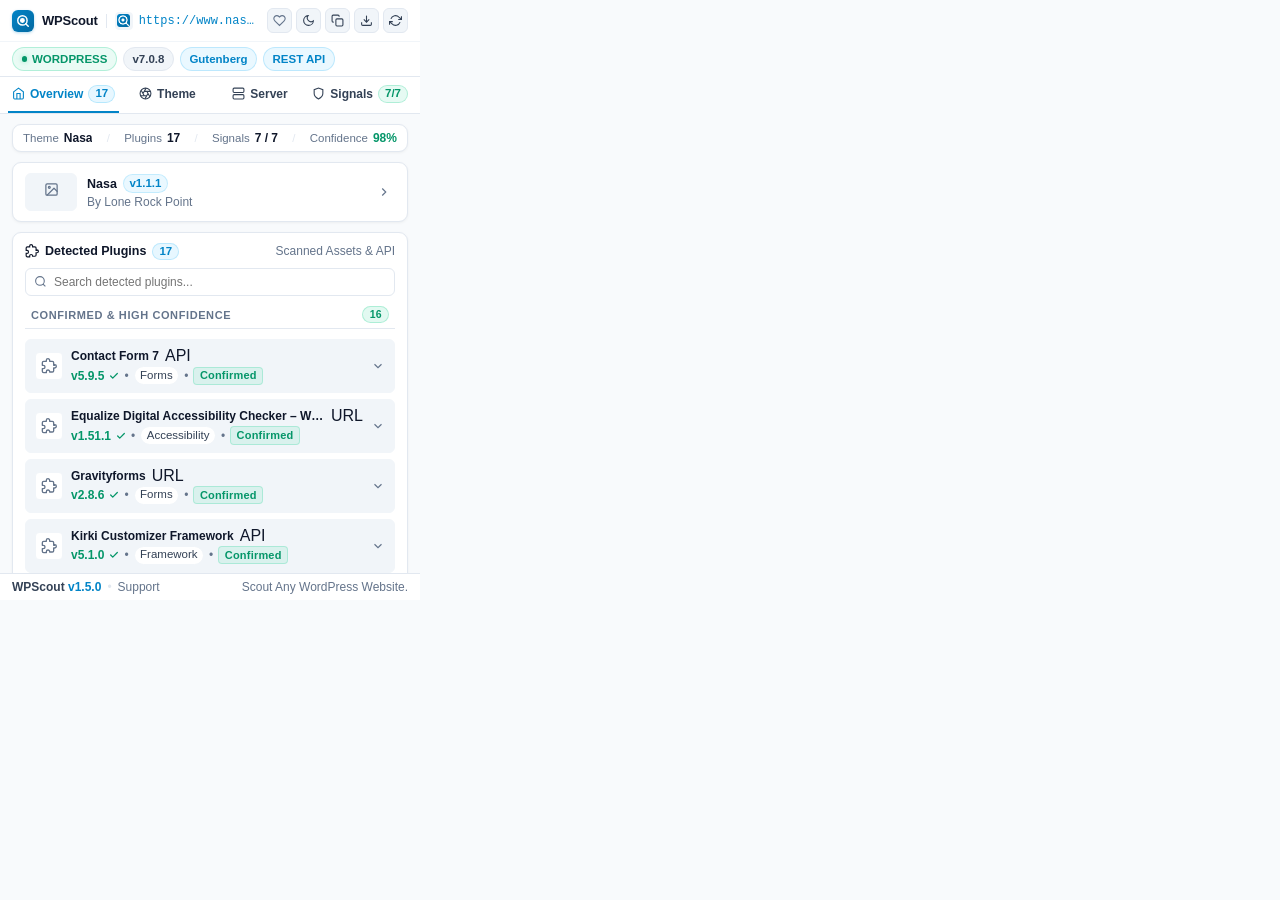
==== v1.4/popup/popup.html @ f8de9617 "backup: save stable v1.5.0 state before background prefetch & badge feature" ====
<!DOCTYPE html>
<html lang="en">
<head>
  <meta charset="UTF-8">
  <meta name="viewport" content="width=device-width, initial-scale=1.0">
  <title>WPScout - Scout Any WordPress Website</title>
  <link rel="stylesheet" href="popup.css">
</head>
<body class="theme-dark">
  <div class="app-container">

    <!-- Consolidated 44px Command Header -->
    <header class="app-header">
      <div class="header-main-bar">
        <div class="header-identity">
          <div class="brand-badge" title="WPScout v1.5.0">
            <svg width="14" height="14" viewBox="0 0 24 24" fill="none" stroke="currentColor" stroke-width="2.5" stroke-linecap="round" stroke-linejoin="round">
              <circle cx="11" cy="11" r="8"></circle>
              <line x1="21" y1="21" x2="16.65" y2="16.65"></line>
              <circle cx="11" cy="11" r="3" fill="currentColor"></circle>
            </svg>
          </div>
          <span class="brand-name">WPScout</span>
          <span class="header-divider"></span>
          <div class="site-identity" id="site-identity-wrap">
            <div class="site-favicon-wrap" id="site-favicon-wrap">
              <img id="site-favicon" class="site-favicon" src="data:image/svg+xml,%3Csvg xmlns='http://www.w3.org/2000/svg'/%3E" alt="Favicon" width="14" height="14">
            </div>
            <div class="site-text">
              <h1 class="site-title hidden" id="site-title">Detecting site...</h1>
              <a href="#" class="site-url mono" id="site-url" target="_blank" rel="noopener noreferrer">Inspecting...</a>
            </div>
          </div>
        </div>

        <div class="header-actions">
          <a href="https://wise.com/pay/r/dY07p1CL5kn91qw" target="_blank" rel="noopener noreferrer" class="icon-btn support-btn" title="Support WPScout" aria-label="Support">
            <svg width="13" height="13" viewBox="0 0 24 24" fill="none" stroke="currentColor" stroke-width="2"><path d="M20.84 4.61a5.5 5.5 0 0 0-7.78 0L12 5.67l-1.06-1.06a5.5 5.5 0 0 0-7.78 7.78l1.06 1.06L12 21.23l7.78-7.78 1.06-1.06a5.5 5.5 0 0 0 0-7.78z"></path></svg>
          </a>
          <button id="theme-toggle-btn" class="icon-btn" title="Toggle Light/Dark Theme" aria-label="Toggle Theme">
            <svg class="sun-icon" width="13" height="13" viewBox="0 0 24 24" fill="none" stroke="currentColor" stroke-width="2"><circle cx="12" cy="12" r="5"></circle><line x1="12" y1="1" x2="12" y2="3"></line><line x1="12" y1="21" x2="12" y2="23"></line><line x1="4.22" y1="4.22" x2="5.64" y2="5.64"></line><line x1="18.36" y1="18.36" x2="19.78" y2="19.78"></line><line x1="1" y1="12" x2="3" y2="12"></line><line x1="21" y1="12" x2="23" y2="12"></line><line x1="4.22" y1="19.78" x2="5.64" y2="18.36"></line><line x1="18.36" y1="5.64" x2="19.78" y2="4.22"></line></svg>
            <svg class="moon-icon" width="13" height="13" viewBox="0 0 24 24" fill="none" stroke="currentColor" stroke-width="2"><path d="M21 12.79A9 9 0 1 1 11.21 3 7 7 0 0 0 21 12.79z"></path></svg>
          </button>
          <button id="copy-btn" class="icon-btn" title="Copy Stack Report" aria-label="Copy Report">
            <svg width="13" height="13" viewBox="0 0 24 24" fill="none" stroke="currentColor" stroke-width="2"><rect x="9" y="9" width="13" height="13" rx="2" ry="2"></rect><path d="M5 15H4a2 2 0 0 1-2-2V4a2 2 0 0 1 2-2h9a2 2 0 0 1 2 2v1"></path></svg>
          </button>
          <button id="export-btn" class="icon-btn" title="Download Report" aria-label="Export Report">
            <svg width="13" height="13" viewBox="0 0 24 24" fill="none" stroke="currentColor" stroke-width="2"><path d="M21 15v4a2 2 0 0 1-2 2H5a2 2 0 0 1-2-2v-4"></path><polyline points="7 10 12 15 17 10"></polyline><line x1="12" y1="15" x2="12" y2="3"></line></svg>
          </button>
          <button id="refresh-btn" class="icon-btn" title="Refresh Diagnostics" aria-label="Refresh">
            <svg width="13" height="13" viewBox="0 0 24 24" fill="none" stroke="currentColor" stroke-width="2"><polyline points="23 4 23 10 17 10"></polyline><polyline points="1 20 1 14 7 14"></polyline><path d="M3.51 9a9 9 0 0 1 14.85-3.36L23 10M1 14l4.64 4.36A9 9 0 0 0 20.49 15"></path></svg>
          </button>
        </div>
      </div>

      <!-- High-Density Quick Status Bar (28px) -->
      <div class="sub-status-bar" id="sub-status-bar">
        <span class="status-pill pill-neutral" id="pill-wp-status">
          <span class="status-dot"></span>
          <span id="pill-wp-text">ANALYZING...</span>
        </span>
        <span class="status-pill pill-neutral hidden" id="pill-core-version">v...</span>
        <span class="status-pill pill-accent hidden" id="pill-gutenberg">Gutenberg</span>
        <span class="status-pill pill-accent hidden" id="pill-rest-api">REST API</span>
        <span class="status-pill pill-purple hidden" id="pill-ecommerce">WooCommerce</span>
      </div>
    </header>

    <!-- Tab Navigation Bar -->
    <nav class="nav-tabs hidden" role="tablist">
      <button class="nav-tab active" data-tab="overview" role="tab" aria-selected="true">
        <svg width="13" height="13" viewBox="0 0 24 24" fill="none" stroke="currentColor" stroke-width="2"><path d="M3 9l9-7 9 7v11a2 2 0 0 1-2 2H5a2 2 0 0 1-2-2z"></path><polyline points="9 22 9 12 15 12 15 22"></polyline></svg>
        <span>Overview</span>
        <span class="tab-badge" id="tab-plugins-count">0</span>
      </button>
      <button class="nav-tab" data-tab="theme" role="tab" aria-selected="false">
        <svg width="13" height="13" viewBox="0 0 24 24" fill="none" stroke="currentColor" stroke-width="2"><circle cx="12" cy="12" r="10"></circle><path d="M14.31 8l5.74 9.94M9.69 8h11.48M7.38 12l5.74-9.94M9.69 16L3.95 6.06M14.31 16H2.83M16.62 12l-5.74 9.94"></path></svg>
        <span>Theme</span>
      </button>
      <button class="nav-tab" data-tab="hosting" role="tab" aria-selected="false">
        <svg width="13" height="13" viewBox="0 0 24 24" fill="none" stroke="currentColor" stroke-width="2"><rect x="2" y="2" width="20" height="8" rx="2" ry="2"></rect><rect x="2" y="14" width="20" height="8" rx="2" ry="2"></rect><line x1="6" y1="6" x2="6.01" y2="6"></line><line x1="6" y1="18" x2="6.01" y2="18"></line></svg>
        <span>Server</span>
      </button>
      <button class="nav-tab" data-tab="signals" role="tab" aria-selected="false">
        <svg width="13" height="13" viewBox="0 0 24 24" fill="none" stroke="currentColor" stroke-width="2"><path d="M12 22s8-4 8-10V5l-8-3-8 3v7c0 6 8 10 8 10z"></path></svg>
        <span>Signals</span>
        <span class="tab-badge badge-green" id="tab-signals-score">0/7</span>
      </button>
    </nav>

    <!-- Main Content Container -->
    <main class="main-content">

      <!-- Loading State -->
      <div id="state-loading" class="state-container">
        <div class="loader-spinner"></div>
        <div class="loader-text">Analyzing WordPress Stack...</div>
        <div class="loader-sub">Probing DOM signatures, REST API namespaces &amp; HTTP cache headers</div>
      </div>

      <!-- Empty / Non-WordPress & Internal Browser Diagnostics State -->
      <div id="state-empty" class="state-container hidden">
        <div class="empty-card" id="empty-card">
          <!-- Dynamic Hero Icon -->
          <div class="empty-hero-icon-wrap theme-nonwp" id="empty-icon-wrap">
            <!-- Non-WP Lens Icon (Default) -->
            <svg id="empty-icon-nonwp" width="22" height="22" viewBox="0 0 24 24" fill="none" stroke="currentColor" stroke-width="2.2" stroke-linecap="round" stroke-linejoin="round" class="empty-brand-icon">
              <circle cx="11" cy="11" r="8"></circle>
              <line x1="21" y1="21" x2="16.65" y2="16.65"></line>
              <circle cx="11" cy="11" r="3" fill="currentColor"></circle>
            </svg>
            <!-- Internal Shield/Lock Icon -->
            <svg id="empty-icon-internal" width="22" height="22" viewBox="0 0 24 24" fill="none" stroke="currentColor" stroke-width="2" stroke-linecap="round" stroke-linejoin="round" class="empty-brand-icon hidden">
              <path d="M12 22s8-4 8-10V5l-8-3-8 3v7c0 6 8 10 8 10z"></path>
              <path d="M9 12l2 2 4-4"></path>
            </svg>
          </div>

          <div class="empty-header-block">
            <div class="empty-title-row">
              <h2 class="empty-title" id="empty-title">Non-WordPress Site</h2>
              <span class="status-pill pill-neutral" id="empty-pill">No Signatures</span>
            </div>
            <p class="empty-desc" id="empty-desc">No WordPress core files, REST API endpoints, or theme stylesheets were detected on this page.</p>
          </div>

          <!-- NON-WORDPRESS: Polished Diagnostic Checklist -->
          <div class="empty-checklist" id="empty-checklist">
            <div class="empty-check-row">
              <span class="chk-status-badge" aria-label="Not found">
                <svg width="9" height="9" viewBox="0 0 24 24" fill="none" stroke="currentColor" stroke-width="3"><line x1="18" y1="6" x2="6" y2="18"></line><line x1="6" y1="6" x2="18" y2="18"></line></svg>
              </span>
              <div class="chk-row-content">
                <span class="chk-title">Asset Paths</span>
                <span class="chk-detail">No <code class="syntax-token">/wp-content/</code> or <code class="syntax-token">/wp-includes/</code> loaded</span>
              </div>
            </div>
            <div class="empty-check-row">
              <span class="chk-status-badge" aria-label="Not found">
                <svg width="9" height="9" viewBox="0 0 24 24" fill="none" stroke="currentColor" stroke-width="3"><line x1="18" y1="6" x2="6" y2="18"></line><line x1="6" y1="6" x2="18" y2="18"></line></svg>
              </span>
              <div class="chk-row-content">
                <span class="chk-title">Generator Meta</span>
                <span class="chk-detail">No <code class="syntax-token">meta[name="generator"]</code> tag found</span>
              </div>
            </div>
            <div class="empty-check-row">
              <span class="chk-status-badge" aria-label="Not found">
                <svg width="9" height="9" viewBox="0 0 24 24" fill="none" stroke="currentColor" stroke-width="3"><line x1="18" y1="6" x2="6" y2="18"></line><line x1="6" y1="6" x2="18" y2="18"></line></svg>
              </span>
              <div class="chk-row-content">
                <span class="chk-title">REST API Namespace</span>
                <span class="chk-detail">No <code class="syntax-token">/wp-json/</code> endpoint discovered</span>
              </div>
            </div>
          </div>

          <!-- INTERNAL BROWSER PAGE: Helpful Security Notice & Test Sites -->
          <div class="empty-internal-notice hidden" id="empty-internal-notice">
            <div class="notice-callout">
              <div class="callout-icon">
                <svg width="13" height="13" viewBox="0 0 24 24" fill="none" stroke="currentColor" stroke-width="2"><circle cx="12" cy="12" r="10"></circle><line x1="12" y1="16" x2="12" y2="12"></line><line x1="12" y1="8" x2="12.01" y2="8"></line></svg>
              </div>
              <div class="callout-body">
                <span class="callout-title">Browser Security Boundary</span>
                <p class="callout-text">Chrome restricts extensions from injecting content scripts on internal browser pages (<code class="syntax-token">chrome://*</code>, <code class="syntax-token">about:*</code>, Web Store).</p>
              </div>
            </div>

            <div class="internal-suggestion-card">
              <span class="suggestion-label">Try scouting popular WordPress sites:</span>
              <div class="suggestion-pills">
                <button type="button" class="sample-site-pill" data-url="https://wordpress.org">wordpress.org</button>
                <button type="button" class="sample-site-pill" data-url="https://techcrunch.com">techcrunch.com</button>
                <button type="button" class="sample-site-pill" data-url="https://news.whitehouse.gov">whitehouse.gov</button>
              </div>
            </div>
          </div>

          <!-- Dynamic Action Buttons -->
          <div class="empty-actions" id="empty-actions-nonwp">
            <button class="btn-primary" id="btn-empty-rescan">
              <svg width="13" height="13" viewBox="0 0 24 24" fill="none" stroke="currentColor" stroke-width="2"><polyline points="23 4 23 10 17 10"></polyline><polyline points="1 20 1 14 7 14"></polyline><path d="M3.51 9a9 9 0 0 1 14.85-3.36L23 10M1 14l4.64 4.36A9 9 0 0 0 20.49 15"></path></svg>
              <span>Rescan Page</span>
            </button>
          </div>

          <div class="empty-actions hidden" id="empty-actions-internal">
            <button class="btn-primary" id="btn-open-sample">
              <svg width="13" height="13" viewBox="0 0 24 24" fill="none" stroke="currentColor" stroke-width="2"><path d="M18 13v6a2 2 0 0 1-2 2H5a2 2 0 0 1-2-2V8a2 2 0 0 1 2-2h6"></path><polyline points="15 3 21 3 21 9"></polyline><line x1="10" y1="14" x2="21" y2="3"></line></svg>
              <span>Open WordPress.org</span>
            </button>
          </div>
        </div>
      </div>

      <!-- TAB 1: OVERVIEW -->
      <section id="pane-overview" class="tab-pane hidden" role="tabpanel">

        <!-- Live Architecture Quick Ribbon (Replaces Bloated 4-Card Grid) -->
        <div class="stack-quick-strip">
          <div class="stack-stat-item" id="card-click-theme" title="View Theme Details">
            <span class="stat-prefix">Theme</span>
            <span class="stat-highlight" id="metric-theme-name">...</span>
          </div>
          <span class="stack-divider">/</span>
          <div class="stack-stat-item" id="card-click-plugins" title="View Plugins">
            <span class="stat-prefix">Plugins</span>
            <span class="stat-highlight" id="metric-plugins">0</span>
          </div>
          <span class="stack-divider">/</span>
          <div class="stack-stat-item" id="card-click-signals" title="View Verification Signals">
            <span class="stat-prefix">Signals</span>
            <span class="stat-highlight" id="metric-signals-count">0/7</span>
          </div>
          <span class="stack-divider">/</span>
          <div class="stack-stat-item" title="Diagnostic Confidence">
            <span class="stat-prefix">Confidence</span>
            <span class="stat-highlight text-green" id="metric-confidence">95%</span>
          </div>
        </div>

        <!-- Active Theme Summary Banner -->
        <div class="section-card theme-summary-card" id="btn-goto-theme" title="Click to view theme details">
          <div class="theme-summary-thumb">
            <img id="overview-theme-thumb" src="data:image/svg+xml,%3Csvg xmlns='http://www.w3.org/2000/svg'/%3E" alt="Theme Preview" class="theme-thumb-img hidden">
            <div id="overview-theme-placeholder" class="theme-thumb-placeholder theme-thumb-no-preview" title="No preview available">
              <svg width="15" height="15" viewBox="0 0 24 24" fill="none" stroke="currentColor" stroke-width="2" stroke-linecap="round" stroke-linejoin="round">
                <rect x="3" y="3" width="18" height="18" rx="2" ry="2"></rect>
                <circle cx="8.5" cy="8.5" r="1.5"></circle>
                <polyline points="21 15 16 10 5 21"></polyline>
              </svg>
            </div>
          </div>
          <div class="theme-summary-details">
            <div class="theme-title-row">
              <h3 class="theme-name" id="overview-theme-name">Detecting...</h3>
              <span class="pill-badge" id="overview-theme-version">v...</span>
            </div>
            <p class="theme-meta-sub" id="overview-theme-author">By ...</p>
          </div>
          <button class="btn-arrow" title="View Theme Details" aria-label="View Theme Details">
            <svg width="14" height="14" viewBox="0 0 24 24" fill="none" stroke="currentColor" stroke-width="2"><polyline points="9 18 15 12 9 6"></polyline></svg>
          </button>
        </div>

        <!-- Detected Plugins Section -->
        <div class="section-card plugins-overview-card" id="plugins-section">
          <div class="card-header-bar">
            <div class="card-header-title">
              <svg width="14" height="14" viewBox="0 0 24 24" fill="none" stroke="currentColor" stroke-width="2"><path d="M20.5 11H19V7a2 2 0 0 0-2-2h-4V3.5a2.5 2.5 0 0 0-5 0V5H4a2 2 0 0 0-2 2v4h1.5a2.5 2.5 0 0 1 0 5H2v4a2 2 0 0 0 2 2h4v-1.5a2.5 2.5 0 0 1 5 0V21h4a2 2 0 0 0 2-2v-4h1.5a2.5 2.5 0 0 0 0-5z"></path></svg>
              <span>Detected Plugins</span>
              <span class="count-pill" id="overview-plugins-count">0</span>
            </div>
            <span class="card-header-hint">Scanned Assets &amp; API</span>
          </div>

          <div class="plugins-toolbar">
            <div class="search-input-wrap">
              <svg class="search-icon" width="13" height="13" viewBox="0 0 24 24" fill="none" stroke="currentColor" stroke-width="2"><circle cx="11" cy="11" r="8"></circle><line x1="21" y1="21" x2="16.65" y2="16.65"></line></svg>
              <input type="text" id="plugin-search" class="search-input" placeholder="Search detected plugins...">
              <button id="search-clear-btn" class="search-clear-btn hidden" title="Clear search">&times;</button>
            </div>
          </div>

          <div class="plugins-list-container" id="plugins-list">
            <!-- Populated dynamically with real thumbnails & metadata -->
          </div>

          <div class="tab-note">
            <svg width="12" height="12" viewBox="0 0 24 24" fill="none" stroke="currentColor" stroke-width="2"><circle cx="12" cy="12" r="10"></circle><line x1="12" y1="16" x2="12" y2="12"></line><line x1="12" y1="8" x2="12.01" y2="8"></line></svg>
            <span>Detected via frontend scripts, stylesheets, and exposed REST API endpoints.</span>
          </div>
        </div>

      </section>

      <!-- TAB 2: THEME DETAILS -->
      <section id="pane-theme" class="tab-pane hidden" role="tabpanel">

        <div class="theme-hero-card">
          <div class="theme-hero-cover" id="theme-hero-cover">
            <img id="theme-full-screenshot" src="data:image/svg+xml,%3Csvg xmlns='http://www.w3.org/2000/svg'/%3E" alt="Theme Screenshot" class="theme-full-img hidden">
            <div id="theme-full-fallback" class="theme-full-fallback theme-no-preview">
              <div class="no-preview-content">
                <div class="no-preview-icon-wrap">
                  <svg width="24" height="24" viewBox="0 0 24 24" fill="none" stroke="currentColor" stroke-width="1.8" stroke-linecap="round" stroke-linejoin="round">
                    <circle cx="12" cy="12" r="10"></circle>
                    <path d="M14.31 8l5.74 9.94M9.69 8h11.48M7.38 12l5.74-9.94M9.69 16L3.95 6.06M14.31 16H2.83M16.62 12l-5.74 9.94"></path>
                  </svg>
                </div>
                <div class="no-preview-badge">Custom In-House Theme</div>
                <div class="no-preview-title" id="theme-fallback-name">Active Theme</div>
                <p class="no-preview-sub">No official WordPress.org directory preview registered</p>
              </div>
            </div>
          </div>

          <div class="theme-hero-body">
            <div class="theme-header-info">
              <h2 class="theme-big-title" id="theme-big-title">...</h2>
              <div class="theme-pills-row">
                <span class="status-pill pill-neutral" id="theme-pill-slug">Slug: ...</span>
                <span class="status-pill pill-accent" id="theme-pill-ver">v...</span>
                <span class="status-pill pill-accent hidden" id="theme-pill-child">Child Theme</span>
              </div>
            </div>

            <div class="data-table">
              <div class="data-row">
                <span class="data-label">Theme Name</span>
                <span class="data-val bold" id="theme-spec-name">...</span>
              </div>
              <div class="data-row">
                <span class="data-label">Theme Slug</span>
                <span class="data-val mono" id="theme-spec-slug">...</span>
              </div>
              <div class="data-row">
                <span class="data-label">Detected Version</span>
                <span class="data-val mono" id="theme-spec-version">Unknown</span>
              </div>
              <div class="data-row">
                <span class="data-label">Author</span>
                <span class="data-val" id="theme-spec-author">Unknown</span>
              </div>
              <div class="data-row">
                <span class="data-label">Style.css Status</span>
                <span class="data-val status-confirmed" id="theme-spec-style">
                  <svg width="12" height="12" viewBox="0 0 24 24" fill="none" stroke="currentColor" stroke-width="2.5"><polyline points="20 6 9 17 4 12"></polyline></svg>
                  Verified
                </span>
              </div>
            </div>

            <div class="theme-actions-row">
              <a href="#" id="theme-wp-link" class="btn-primary" target="_blank" rel="noopener noreferrer">
                <svg width="13" height="13" viewBox="0 0 24 24" fill="none" stroke="currentColor" stroke-width="2"><path d="M18 13v6a2 2 0 0 1-2 2H5a2 2 0 0 1-2-2V8a2 2 0 0 1 2-2h6"></path><polyline points="15 3 21 3 21 9"></polyline><line x1="10" y1="14" x2="21" y2="3"></line></svg>
                <span>WordPress.org Theme</span>
              </a>
              <button id="btn-copy-theme" class="btn-secondary">
                <svg width="13" height="13" viewBox="0 0 24 24" fill="none" stroke="currentColor" stroke-width="2"><rect x="9" y="9" width="13" height="13" rx="2" ry="2"></rect><path d="M5 15H4a2 2 0 0 1-2-2V4a2 2 0 0 1 2-2h9a2 2 0 0 1 2 2v1"></path></svg>
                <span>Copy Theme Info</span>
              </button>
            </div>
          </div>
        </div>

      </section>

      <!-- TAB 3: SERVER & HOSTING -->
      <section id="pane-hosting" class="tab-pane hidden" role="tabpanel">

        <div class="section-card">
          <div class="card-header-bar">
            <div class="card-header-title">
              <svg width="14" height="14" viewBox="0 0 24 24" fill="none" stroke="currentColor" stroke-width="2"><circle cx="12" cy="12" r="10"></circle><line x1="2" y1="12" x2="22" y2="12"></line><path d="M12 2a15.3 15.3 0 0 1 4 10 15.3 15.3 0 0 1-4 10 15.3 15.3 0 0 1-4-10 15.3 15.3 0 0 1 4-10z"></path></svg>
              <span>Server, Hosting &amp; Network</span>
            </div>
          </div>

          <div class="data-table">
            <div class="data-row">
              <span class="data-label">Hosting Platform</span>
              <span class="data-val bold" id="host-platform">Detecting...</span>
            </div>
            <div class="data-row">
              <span class="data-label">IP Address</span>
              <div class="data-val-group">
                <span class="data-val mono bold copyable" id="host-ip">...</span>
              </div>
            </div>
            <div class="data-row">
              <span class="data-label">Network / ISP</span>
              <span class="data-val" id="host-isp">Detecting...</span>
            </div>
            <div class="data-row">
              <span class="data-label">Server Location</span>
              <span class="data-val" id="host-location">...</span>
            </div>
            <div class="data-row">
              <span class="data-label">Web Server</span>
              <span class="data-val mono" id="host-server">...</span>
            </div>
            <div class="data-row">
              <span class="data-label">Ecommerce</span>
              <span class="data-val" id="host-ecommerce">None Detected</span>
            </div>
            <div class="data-row">
              <span class="data-label">Page Builder</span>
              <span class="data-val" id="host-builder">None Detected</span>
            </div>
            <div class="data-row">
              <span class="data-label">CDN / Edge</span>
              <span class="data-val" id="host-cdn">None Detected</span>
            </div>
            <div class="data-row">
              <span class="data-label">Live Caching</span>
              <span class="data-val" id="host-cache">
                <span class="status-pill pill-neutral" id="host-cache-badge">Unknown</span>
              </span>
            </div>
            <div class="data-row">
              <span class="data-label">PHP Version</span>
              <span class="data-val mono" id="host-php">Unknown</span>
            </div>
            <div class="data-row">
              <span class="data-label">SSL / HTTPS</span>
              <span class="data-val" id="host-https">
                <span class="status-pill pill-green">
                  <svg width="10" height="10" viewBox="0 0 24 24" fill="none" stroke="currentColor" stroke-width="2.5" stroke-linecap="round" stroke-linejoin="round" style="margin-right:2px"><rect x="3" y="11" width="18" height="11" rx="2" ry="2"></rect><path d="M7 11V7a5 5 0 0 1 10 0v4"></path></svg>
                  HTTPS
                </span>
              </span>
            </div>
            <div class="data-row">
              <span class="data-label">Nameservers (DNS)</span>
              <span class="data-val text-right" id="host-dns">...</span>
            </div>
          </div>
        </div>

      </section>

      <!-- TAB 4: DETECTION SIGNALS -->
      <section id="pane-signals" class="tab-pane hidden" role="tabpanel">

        <div class="signals-header-card">
          <div class="signals-score-circle">
            <span class="score-num" id="signals-score-circle">0</span>
            <span class="score-den">/7</span>
          </div>
          <div class="signals-score-info">
            <h3 class="signals-score-title">WordPress Verification Engine</h3>
            <p class="signals-score-desc">Evaluates 7 distinct structural signals to reliably confirm WordPress presence.</p>
          </div>
        </div>

        <div class="signals-list" id="signals-list">
          <!-- 1. wp-json API -->
          <div class="signal-item" id="sig-api">
            <div class="signal-icon-status">
              <span class="sig-badge sig-passed"><svg width="10" height="10" viewBox="0 0 24 24" fill="none" stroke="currentColor" stroke-width="3" stroke-linecap="round" stroke-linejoin="round"><polyline points="20 6 9 17 4 12"></polyline></svg></span>
            </div>
            <div class="signal-body">
              <div class="signal-title-row">
                <span class="signal-name">wp-json API detected</span>
                <span class="sig-tag sig-tag-api">REST API</span>
              </div>
              <div class="signal-evidence" id="sig-api-detail">Checking endpoint...</div>
            </div>
          </div>

          <!-- 2. wp-json in Link header -->
          <div class="signal-item" id="sig-link-header">
            <div class="signal-icon-status">
              <span class="sig-badge sig-passed"><svg width="10" height="10" viewBox="0 0 24 24" fill="none" stroke="currentColor" stroke-width="3" stroke-linecap="round" stroke-linejoin="round"><polyline points="20 6 9 17 4 12"></polyline></svg></span>
            </div>
            <div class="signal-body">
              <div class="signal-title-row">
                <span class="signal-name">wp-json in Link header</span>
                <span class="sig-tag sig-tag-header">HTTP Header</span>
              </div>
              <div class="signal-evidence" id="sig-link-header-detail">Checking Link response header...</div>
            </div>
          </div>

          <!-- 3. WordPress generator meta tag -->
          <div class="signal-item" id="sig-generator">
            <div class="signal-icon-status">
              <span class="sig-badge sig-passed"><svg width="10" height="10" viewBox="0 0 24 24" fill="none" stroke="currentColor" stroke-width="3" stroke-linecap="round" stroke-linejoin="round"><polyline points="20 6 9 17 4 12"></polyline></svg></span>
            </div>
            <div class="signal-body">
              <div class="signal-title-row">
                <span class="signal-name">WordPress generator meta tag</span>
                <span class="sig-tag sig-tag-dom">DOM Tag</span>
              </div>
              <div class="signal-evidence" id="sig-generator-detail">Checking meta[name="generator"]...</div>
            </div>
          </div>

          <!-- 4. /wp-content/ pattern -->
          <div class="signal-item" id="sig-wp-content">
            <div class="signal-icon-status">
              <span class="sig-badge sig-passed"><svg width="10" height="10" viewBox="0 0 24 24" fill="none" stroke="currentColor" stroke-width="3" stroke-linecap="round" stroke-linejoin="round"><polyline points="20 6 9 17 4 12"></polyline></svg></span>
            </div>
            <div class="signal-body">
              <div class="signal-title-row">
                <span class="signal-name">/wp-content/ pattern detected</span>
                <span class="sig-tag sig-tag-assets">Asset URLs</span>
              </div>
              <div class="signal-evidence" id="sig-wp-content-detail">Scanning scripts &amp; stylesheets...</div>
            </div>
          </div>

          <!-- 5. /wp-includes/ pattern -->
          <div class="signal-item" id="sig-wp-includes">
            <div class="signal-icon-status">
              <span class="sig-badge sig-passed"><svg width="10" height="10" viewBox="0 0 24 24" fill="none" stroke="currentColor" stroke-width="3" stroke-linecap="round" stroke-linejoin="round"><polyline points="20 6 9 17 4 12"></polyline></svg></span>
            </div>
            <div class="signal-body">
              <div class="signal-title-row">
                <span class="signal-name">/wp-includes/ pattern detected</span>
                <span class="sig-tag sig-tag-assets">Core Assets</span>
              </div>
              <div class="signal-evidence" id="sig-wp-includes-detail">Scanning core library paths...</div>
            </div>
          </div>

          <!-- 6. wp-json link rel detected -->
          <div class="signal-item" id="sig-link-rel">
            <div class="signal-icon-status">
              <span class="sig-badge sig-passed"><svg width="10" height="10" viewBox="0 0 24 24" fill="none" stroke="currentColor" stroke-width="3" stroke-linecap="round" stroke-linejoin="round"><polyline points="20 6 9 17 4 12"></polyline></svg></span>
            </div>
            <div class="signal-body">
              <div class="signal-title-row">
                <span class="signal-name">wp-json link rel detected</span>
                <span class="sig-tag sig-tag-dom">HTML Rel</span>
              </div>
              <div class="signal-evidence" id="sig-link-rel-detail">Checking &lt;link rel="https://api.w.org/"&gt;...</div>
            </div>
          </div>

          <!-- 7. WordPress admin/login paths -->
          <div class="signal-item" id="sig-admin-paths">
            <div class="signal-icon-status">
              <span class="sig-badge sig-passed"><svg width="10" height="10" viewBox="0 0 24 24" fill="none" stroke="currentColor" stroke-width="3" stroke-linecap="round" stroke-linejoin="round"><polyline points="20 6 9 17 4 12"></polyline></svg></span>
            </div>
            <div class="signal-body">
              <div class="signal-title-row">
                <span class="signal-name">WordPress admin/login paths detected</span>
                <span class="sig-tag sig-tag-routes">Routes</span>
              </div>
              <div class="signal-evidence" id="sig-admin-paths-detail">Checking admin/login signatures...</div>
            </div>
          </div>
        </div>

      </section>

    </main>

    <!-- Bottom Footer -->
    <footer class="app-footer">
      <div class="footer-left">
        <span class="brand-sub">WPScout <span class="v-tag">v1.5.0</span></span>
        <span class="footer-dot">&bull;</span>
        <a href="https://wise.com/pay/r/dY07p1CL5kn91qw" target="_blank" rel="noopener noreferrer" class="footer-support-link" title="Support WPScout">Support</a>
      </div>
      <div class="footer-right">
        <span class="footer-tagline">Scout Any WordPress Website.</span>
      </div>
    </footer>

    <!-- Toast Feedback Notification -->
    <div id="toast" class="toast hidden">Report copied to clipboard!</div>

  </div>

  <script src="popup.js"></script>
</body>
</html>
---- v1.4/popup/popup.css ----
/* ==========================================================================
   WPScout v1.5.0 - Professional Diagnostics & Intelligence Stylesheet
   Crafted with Emil Kowalski Micro-Interactions, Impeccable Quality & Taste
   ========================================================================== */

:root {
  /* Color Palette - Dark Theme (Default) */
  --bg-app: #0B0F17;
  --bg-card: #111827;
  --bg-elevated: #1F2937;
  --bg-input: #0E1522;
  --bg-hover: #243247;

  --border-primary: rgba(255, 255, 255, 0.08);
  --border-subtle: rgba(255, 255, 255, 0.05);
  --border-focus: #38BDF8;

  --text-primary: #F8FAFC;
  --text-secondary: #CBD5E1;
  --text-muted: #94A3B8; /* 6.3:1 contrast against #0B0F17 - WCAG AA PASSED */
  --text-white: #FFFFFF;

  --color-accent: #38BDF8;
  --color-accent-hover: #0EA5E9;
  --color-success: #34D399;
  --color-info: #60A5FA;
  --color-warning: #FBBF24;
  --color-error: #F87171;
  --color-purple: #A78BFA;
  --color-indigo: #818CF8; /* 6.2:1 contrast against #111827 - WCAG AA PASSED */

  --font-sans: -apple-system, BlinkMacSystemFont, "Segoe UI", Roboto, Helvetica, Arial, sans-serif;
  --font-mono: ui-monospace, SFMono-Regular, Menlo, Monaco, Consolas, "Liberation Mono", monospace;

  --radius-xs: 4px;
  --radius-sm: 6px;
  --radius-md: 9px;
  --radius-lg: 12px;
  --radius-full: 9999px;

  --shadow-sm: 0 1px 2px rgba(0, 0, 0, 0.2);
  --shadow-card: 0 4px 14px rgba(0, 0, 0, 0.28);
  --ease-snappy: cubic-bezier(0.16, 1, 0.3, 1);
}

body.theme-light {
  --bg-app: #F8FAFC;
  --bg-card: #FFFFFF;
  --bg-elevated: #F1F5F9;
  --bg-input: #FFFFFF;
  --bg-hover: #E2E8F0;

  --border-primary: #E2E8F0;
  --border-subtle: #F1F5F9;
  --border-focus: #0284C7;

  --text-primary: #0F172A;
  --text-secondary: #334155;
  --text-muted: #64748B; /* 4.8:1 contrast against #FFFFFF - WCAG AA PASSED */
  --text-white: #0F172A;

  --color-accent: #0284C7;
  --color-accent-hover: #0369A1;
  --color-success: #059669;
  --color-info: #2563EB;
  --color-warning: #D97706;
  --color-error: #DC2626;
  --color-purple: #7C3AED;
  --color-indigo: #4F46E5; /* 5.9:1 contrast against #FFFFFF - WCAG AA PASSED */

  --shadow-sm: 0 1px 3px rgba(0, 0, 0, 0.05);
  --shadow-card: 0 4px 12px rgba(15, 23, 42, 0.06);
}

* {
  box-sizing: border-box;
  margin: 0;
  padding: 0;
}

body {
  font-family: var(--font-sans);
  background: var(--bg-app);
  color: var(--text-primary);
  width: 420px;
  min-height: 560px;
  height: 600px;
  max-height: 600px;
  overflow: hidden;
  display: flex;
  flex-direction: column;
  -webkit-font-smoothing: antialiased;
}

/* Palette-Themed Text Selection & Keyboard Focus Ring */
::selection {
  background: rgba(2, 132, 199, 0.25);
  color: inherit;
}

body.theme-dark ::selection {
  background: rgba(56, 189, 248, 0.3);
  color: inherit;
}

:focus-visible {
  outline: 2px solid var(--border-focus);
  outline-offset: 2px;
}

button:focus-visible, a:focus-visible, .plugin-row-main:focus-visible, .copyable:focus-visible {
  outline: 2px solid var(--border-focus);
  outline-offset: 1px;
}

/* ==========================================================================
   Header & App Shell (Compact 42px Command Bar)
   ========================================================================== */

.app-container {
  display: flex;
  flex-direction: column;
  height: 600px;
  max-height: 600px;
  width: 100%;
  overflow: hidden;
}

.app-header {
  background: var(--bg-card);
  border-bottom: 1px solid var(--border-primary);
  flex-shrink: 0;
}

.header-main-bar {
  display: flex;
  align-items: center;
  justify-content: space-between;
  padding: 8px 12px;
  gap: 10px;
  border-bottom: 1px solid var(--border-subtle);
}

.header-identity {
  display: flex;
  align-items: center;
  gap: 8px;
  min-width: 0;
  flex: 1;
}

.brand-badge {
  width: 22px;
  height: 22px;
  border-radius: var(--radius-sm);
  background: linear-gradient(135deg, #0284C7 0%, #0369A1 100%);
  display: flex;
  align-items: center;
  justify-content: center;
  color: #FFFFFF;
  box-shadow: 0 1px 3px rgba(2, 132, 199, 0.3);
  flex-shrink: 0;
}

body.theme-dark .brand-badge {
  background: linear-gradient(135deg, #0EA5E9 0%, #0284C7 100%);
  box-shadow: 0 1px 4px rgba(14, 165, 233, 0.35);
}

.brand-name {
  font-size: 13px;
  font-weight: 700;
  letter-spacing: -0.2px;
  color: var(--text-primary);
}

.header-divider {
  width: 1px;
  height: 14px;
  background: var(--border-primary);
  flex-shrink: 0;
}

.site-identity {
  display: flex;
  align-items: center;
  gap: 6px;
  min-width: 0;
  flex: 1;
}

.site-favicon-wrap {
  width: 18px;
  height: 18px;
  border-radius: var(--radius-xs);
  background: var(--bg-elevated);
  border: 1px solid var(--border-subtle);
  display: flex;
  align-items: center;
  justify-content: center;
  flex-shrink: 0;
  overflow: hidden;
}

.site-favicon {
  width: 13px;
  height: 13px;
  object-fit: contain;
}

.site-text {
  min-width: 0;
  overflow: hidden;
  text-overflow: ellipsis;
  white-space: nowrap;
}

.site-url {
  font-size: 12px;
  color: var(--color-accent);
  text-decoration: none;
  font-family: var(--font-mono);
  overflow: hidden;
  text-overflow: ellipsis;
  white-space: nowrap;
  display: block;
}

.site-url:hover {
  text-decoration: underline;
}

.header-actions {
  display: flex;
  align-items: center;
  gap: 4px;
  flex-shrink: 0;
}

.icon-btn {
  background: var(--bg-elevated);
  border: 1px solid var(--border-primary);
  color: var(--text-secondary);
  width: 25px;
  height: 25px;
  border-radius: var(--radius-sm);
  cursor: pointer;
  display: flex;
  align-items: center;
  justify-content: center;
  transition: background-color 120ms var(--ease-snappy), border-color 120ms var(--ease-snappy), color 120ms ease, transform 120ms var(--ease-snappy);
}

.icon-btn:hover {
  background: var(--bg-hover);
  color: var(--text-primary);
  border-color: var(--color-accent);
}

.icon-btn:active {
  transform: scale(0.94);
}

.support-btn {
  color: var(--text-muted);
}

.support-btn:hover {
  color: #F472B6;
  border-color: rgba(244, 114, 182, 0.4);
}

.icon-btn.spinning svg {
  animation: spin 0.75s linear infinite;
}

@keyframes spin {
  100% { transform: rotate(360deg); }
}

/* Light / Dark Mode Toggle Icon Logic */
body.theme-light .sun-icon { display: none; }
body.theme-light .moon-icon { display: block; }
body.theme-dark .sun-icon { display: block; }
body.theme-dark .moon-icon { display: none; }

/* Quick Status Strip (26px) */
.sub-status-bar {
  display: flex;
  align-items: center;
  flex-wrap: wrap;
  gap: 6px;
  padding: 5px 12px;
  background: var(--bg-card);
}

.status-pill {
  font-size: 11.5px;
  font-weight: 600;
  padding: 3.5px 8.5px;
  border-radius: var(--radius-full);
  display: inline-flex;
  align-items: center;
  gap: 5px;
  background: var(--bg-elevated);
  border: 1px solid var(--border-primary);
  color: var(--text-secondary);
  line-height: 1.3;
}

.status-dot {
  width: 5.5px;
  height: 5.5px;
  border-radius: 50%;
  background: var(--text-muted);
  box-shadow: none;
  transition: background-color 180ms ease, box-shadow 180ms ease;
}

.status-pill.pill-neutral {
  background: var(--bg-elevated);
  border-color: var(--border-primary);
  color: var(--text-secondary);
}

.status-pill.status-wp {
  background: rgba(52, 211, 153, 0.1);
  border-color: rgba(52, 211, 153, 0.3);
  color: var(--color-success);
}

.status-pill.status-wp .status-dot {
  background: var(--color-success);
  box-shadow: 0 0 5px rgba(52, 211, 153, 0.5);
}

.status-pill.status-internal .status-dot {
  background: var(--color-indigo);
  box-shadow: 0 0 5px rgba(129, 140, 248, 0.4);
}

.status-pill.status-nonwp .status-dot {
  background: var(--text-muted);
  box-shadow: none;
}

.status-pill.pill-amber .status-dot {
  background: var(--color-warning);
  box-shadow: 0 0 5px rgba(251, 191, 36, 0.45);
}

.status-pill.pill-accent {
  background: rgba(56, 189, 248, 0.1);
  border-color: rgba(56, 189, 248, 0.25);
  color: var(--color-accent);
}

.status-pill.pill-green {
  background: rgba(52, 211, 153, 0.12);
  border-color: rgba(52, 211, 153, 0.3);
  color: var(--color-success);
}

.status-pill.pill-amber {
  background: rgba(251, 191, 36, 0.12);
  border-color: rgba(251, 191, 36, 0.3);
  color: var(--color-warning);
}

.status-pill.pill-purple {
  background: rgba(124, 58, 237, 0.12);
  border-color: rgba(124, 58, 237, 0.28);
  color: var(--color-purple);
}

/* ==========================================================================
   Navigation Tabs (Crisp 34px Bar)
   ========================================================================== */

.nav-tabs {
  background: var(--bg-card);
  border-bottom: 1px solid var(--border-primary);
  display: flex;
  padding: 0 8px;
  flex-shrink: 0;
  gap: 4px;
}

.nav-tab {
  flex: 1;
  background: transparent;
  border: none;
  border-bottom: 2px solid transparent;
  padding: 8px 4px;
  font-size: 12px;
  font-weight: 600;
  color: var(--text-secondary);
  cursor: pointer;
  display: inline-flex;
  align-items: center;
  justify-content: center;
  gap: 5px;
  transition: color 120ms var(--ease-snappy), border-bottom-color 120ms var(--ease-snappy);
  white-space: nowrap;
}

.nav-tab:hover {
  color: var(--text-primary);
}

.nav-tab:active {
  transform: scale(0.97);
}

.nav-tab.active {
  color: var(--color-accent);
  border-bottom-color: var(--color-accent);
}

.tab-badge {
  font-size: 11.5px;
  font-weight: 700;
  padding: 1px 6px;
  border-radius: var(--radius-full);
  background: var(--bg-elevated);
  border: 1px solid var(--border-primary);
  color: var(--text-muted);
  font-variant-numeric: tabular-nums;
  line-height: 1.2;
}

.nav-tab.active .tab-badge {
  background: rgba(56, 189, 248, 0.12);
  color: var(--color-accent);
  border-color: rgba(56, 189, 248, 0.28);
}

.tab-badge.badge-green {
  background: rgba(52, 211, 153, 0.12);
  color: var(--color-success);
  border-color: rgba(52, 211, 153, 0.3);
}

/* ==========================================================================
   Main Content Panes
   ========================================================================== */

.main-content {
  flex: 1;
  overflow-y: auto;
  overflow-x: hidden;
  padding: 10px 12px;
  display: flex;
  flex-direction: column;
  gap: 10px;
}

.main-content::-webkit-scrollbar {
  width: 5px;
}
.main-content::-webkit-scrollbar-track {
  background: transparent;
}
.main-content::-webkit-scrollbar-thumb {
  background: var(--border-primary);
  border-radius: var(--radius-full);
}
.main-content::-webkit-scrollbar-thumb:hover {
  background: var(--border-focus);
}

.tab-pane {
  display: flex;
  flex-direction: column;
  gap: 10px;
  animation: tabFadeIn 180ms var(--ease-snappy);
}

@keyframes tabFadeIn {
  from {
    opacity: 0;
    transform: translateY(3px);
  }
  to {
    opacity: 1;
    transform: translateY(0);
  }
}

.tab-pane.hidden {
  display: none !important;
}

/* Common Section Card Style */
.section-card {
  background: var(--bg-card);
  border: 1px solid var(--border-primary);
  border-radius: var(--radius-md);
  padding: 10px 12px;
  box-shadow: var(--shadow-sm);
  display: flex;
  flex-direction: column;
  gap: 8px;
}

.card-header-bar {
  display: flex;
  align-items: center;
  justify-content: space-between;
}

.card-header-title {
  display: flex;
  align-items: center;
  gap: 6px;
  font-size: 12.5px;
  font-weight: 700;
  color: var(--text-primary);
}

.count-pill {
  font-size: 11.5px;
  font-weight: 700;
  padding: 1.5px 6px;
  border-radius: var(--radius-full);
  background: rgba(56, 189, 248, 0.12);
  color: var(--color-accent);
  border: 1px solid rgba(56, 189, 248, 0.25);
  font-variant-numeric: tabular-nums;
}

.card-header-hint {
  font-size: 12px;
  color: var(--text-muted);
}

/* ==========================================================================
   TAB 1: OVERVIEW & ARCHITECTURE RIBBON
   ========================================================================== */

/* Modern Architecture Quick Strip (28px) */
.stack-quick-strip {
  display: flex;
  align-items: center;
  justify-content: space-between;
  background: var(--bg-card);
  border: 1px solid var(--border-primary);
  border-radius: var(--radius-md);
  padding: 6px 10px;
  box-shadow: var(--shadow-sm);
}

.stack-stat-item {
  display: flex;
  align-items: center;
  gap: 5px;
  cursor: pointer;
  transition: opacity 120ms ease;
  user-select: none;
}

.stack-stat-item:hover {
  opacity: 0.8;
}

.stack-stat-item:active {
  transform: scale(0.96);
}

.stat-prefix {
  font-size: 11.5px;
  color: var(--text-muted);
  font-weight: 500;
}

.stat-highlight {
  font-size: 12px;
  font-weight: 700;
  color: var(--text-primary);
  font-variant-numeric: tabular-nums;
  max-width: 90px;
  overflow: hidden;
  text-overflow: ellipsis;
  white-space: nowrap;
}

.stat-highlight.text-green {
  color: var(--color-success);
}

.stack-divider {
  color: var(--border-primary);
  font-size: 11.5px;
  user-select: none;
}

/* Active Theme Summary Card */
.theme-summary-card {
  display: flex;
  flex-direction: row;
  align-items: center;
  gap: 10px;
  cursor: pointer;
  transition: border-color 120ms var(--ease-snappy), transform 120ms var(--ease-snappy);
}

.theme-summary-card:hover {
  border-color: var(--color-accent);
}

.theme-summary-card:active {
  transform: scale(0.99);
}

.theme-summary-thumb {
  width: 52px;
  height: 38px;
  aspect-ratio: 4 / 3;
  border-radius: var(--radius-sm);
  background: var(--bg-elevated);
  border: 1px solid var(--border-subtle);
  overflow: hidden;
  flex-shrink: 0;
  display: flex;
  align-items: center;
  justify-content: center;
  color: var(--text-muted);
}

.theme-thumb-img {
  width: 100%;
  height: 100%;
  object-fit: cover;
}

.theme-summary-details {
  flex: 1;
  min-width: 0;
}

.theme-title-row {
  display: flex;
  align-items: center;
  gap: 6px;
}

.theme-name {
  font-size: 12.5px;
  font-weight: 700;
  color: var(--text-primary);
  overflow: hidden;
  text-overflow: ellipsis;
  white-space: nowrap;
}

.pill-badge {
  font-size: 11.5px;
  font-weight: 600;
  padding: 1.5px 5.5px;
  border-radius: var(--radius-full);
  background: rgba(56, 189, 248, 0.1);
  color: var(--color-accent);
  border: 1px solid rgba(56, 189, 248, 0.22);
  line-height: 1.2;
}

.theme-meta-sub {
  font-size: 12px;
  color: var(--text-muted);
  margin-top: 2px;
  overflow: hidden;
  text-overflow: ellipsis;
  white-space: nowrap;
}

.btn-arrow {
  background: transparent;
  border: none;
  color: var(--text-muted);
  cursor: pointer;
  padding: 4px;
  display: flex;
  align-items: center;
  justify-content: center;
  border-radius: var(--radius-sm);
  transition: color 120ms ease;
}

.theme-summary-card:hover .btn-arrow {
  color: var(--color-accent);
}

/* ==========================================================================
   TAB 2: PLUGINS INVENTORY
   ========================================================================== */

.plugins-toolbar {
  display: flex;
  flex-direction: column;
  gap: 6px;
}

.search-input-wrap {
  position: relative;
  display: flex;
  align-items: center;
  width: 100%;
}

.search-icon {
  position: absolute;
  left: 9px;
  color: var(--text-muted);
  pointer-events: none;
}

.search-input {
  width: 100%;
  background: var(--bg-input);
  border: 1px solid var(--border-primary);
  border-radius: var(--radius-sm);
  padding: 6px 26px 6px 28px;
  font-size: 12px;
  color: var(--text-primary);
  outline: none;
  transition: border-color 140ms var(--ease-snappy);
}

.search-input:focus {
  border-color: var(--color-accent);
}

.search-clear-btn {
  position: absolute;
  right: 7px;
  background: transparent;
  border: none;
  color: var(--text-muted);
  font-size: 14px;
  cursor: pointer;
}

.plugins-list-container {
  display: flex;
  flex-direction: column;
  gap: 6px;
}

/* Plugin Row Card */
.plugin-item {
  background: var(--bg-elevated);
  border: 1px solid var(--border-subtle);
  border-radius: var(--radius-sm);
  padding: 7px 9px;
  display: flex;
  flex-direction: column;
  transition: border-color 140ms var(--ease-snappy);
}

.plugin-item:hover {
  border-color: var(--border-focus);
}

.plugin-row-main {
  display: flex;
  align-items: center;
  justify-content: space-between;
  gap: 8px;
  cursor: pointer;
  user-select: none;
}

.plugin-thumb-wrap {
  width: 28px;
  height: 28px;
  border-radius: var(--radius-xs);
  background: var(--bg-card);
  border: 1px solid var(--border-subtle);
  overflow: hidden;
  flex-shrink: 0;
  display: flex;
  align-items: center;
  justify-content: center;
}

.plugin-thumb-fallback {
  width: 100%;
  height: 100%;
  display: flex;
  align-items: center;
  justify-content: center;
  color: var(--text-muted);
}

.plugin-thumb-img {
  width: 100%;
  height: 100%;
  object-fit: cover;
  display: block;
}

.plugin-info-block {
  flex: 1;
  min-width: 0;
}

.plugin-title-line {
  display: flex;
  align-items: center;
  gap: 6px;
}

.plugin-title-link {
  font-size: 12px;
  font-weight: 700;
  color: var(--text-primary);
  text-decoration: none;
  white-space: nowrap;
  overflow: hidden;
  text-overflow: ellipsis;
}

.plugin-title-link:hover {
  color: var(--color-accent);
  text-decoration: underline;
}

.plugin-sub-line {
  display: flex;
  align-items: center;
  gap: 5px;
  margin-top: 1px;
  font-size: 12px;
  color: var(--text-muted);
  flex-wrap: wrap;
  row-gap: 3px;
}

.badge-tag,
.category-tag,
.badge-confidence {
  flex-shrink: 0;
}

.plugin-row-main:active {
  transform: scale(0.995);
}

.ver-confirmed {
  color: var(--color-success);
  font-weight: 700;
  display: inline-flex;
  align-items: center;
  gap: 2px;
}

.ver-muted {
  color: var(--text-muted);
}

.confirmed-check {
  font-size: 10.5px;
  color: var(--color-success);
  display: inline-flex;
  align-items: center;
  line-height: 1;
}
  color: var(--color-success);
  font-weight: 800;
}

.badge-tag {
  font-size: 11.5px;
  font-weight: 700;
  letter-spacing: 0.2px;
  padding: 1.5px 5px;
  border-radius: var(--radius-xs);
  background: rgba(56, 189, 248, 0.1);
  color: var(--color-accent);
  border: 1px solid rgba(56, 189, 248, 0.2);
  line-height: 1.2;
}

.badge-confidence {
  font-size: 11px;
  font-weight: 700;
  letter-spacing: 0.2px;
  padding: 1.5px 5.5px;
  border-radius: var(--radius-xs);
  line-height: 1.2;
  display: inline-flex;
  align-items: center;
  gap: 3px;
}

.badge-confidence.badge-confirmed {
  background: rgba(52, 211, 153, 0.12);
  color: var(--color-success);
  border: 1px solid rgba(52, 211, 153, 0.28);
}

.badge-confidence.badge-high {
  background: rgba(2, 132, 199, 0.12);
  color: var(--color-accent);
  border: 1px solid rgba(2, 132, 199, 0.28);
}

.badge-confidence.badge-medium {
  background: rgba(129, 140, 248, 0.12);
  color: var(--color-indigo);
  border: 1px solid rgba(129, 140, 248, 0.28);
}

.badge-confidence.badge-low {
  background: var(--bg-elevated);
  color: var(--text-muted);
  border: 1px solid var(--border-primary);
}

/* Plugin Confidence Tier Dividers */
.plugin-tier-divider {
  display: flex;
  align-items: center;
  justify-content: space-between;
  padding: 8px 6px 5px 6px;
  margin: 10px 0 4px 0;
  border-bottom: 1px solid var(--border-primary);
}

.plugin-tier-divider:first-child {
  margin-top: 0;
  padding-top: 2px;
}

.tier-title {
  font-size: 11px;
  font-weight: 700;
  text-transform: uppercase;
  letter-spacing: 0.6px;
  color: var(--text-muted);
  display: flex;
  align-items: center;
  gap: 6px;
}

.tier-badge {
  font-size: 10.5px;
  font-weight: 700;
  padding: 1px 6.5px;
  border-radius: var(--radius-full);
  line-height: 1.3;
}

.tier-badge.tier-1 {
  background: rgba(52, 211, 153, 0.14);
  color: var(--color-success);
  border: 1px solid rgba(52, 211, 153, 0.3);
}

.tier-badge.tier-2 {
  background: rgba(2, 132, 199, 0.12);
  color: var(--color-accent);
  border: 1px solid rgba(2, 132, 199, 0.25);
}

.tier-badge.tier-3 {
  background: var(--bg-elevated);
  color: var(--text-muted);
  border: 1px solid var(--border-primary);
}

.category-tag {
  font-size: 11.5px;
  font-weight: 500;
  padding: 1.5px 5.5px;
  border-radius: var(--radius-full);
  background: var(--bg-card);
  color: var(--text-secondary);
  border: 1px solid var(--border-subtle);
  line-height: 1.2;
}

/* Emil Kowalski CSS Grid Accordion Trick */
.plugin-accordion-wrap {
  display: grid;
  grid-template-rows: 0fr;
  transition: grid-template-rows 220ms var(--ease-snappy);
}

.plugin-item.expanded .plugin-accordion-wrap {
  grid-template-rows: 1fr;
}

.plugin-accordion-inner {
  overflow: hidden;
  padding-top: 0;
  display: flex;
  flex-direction: column;
  gap: 5px;
  transition: padding-top 220ms var(--ease-snappy);
}

.plugin-item.expanded .plugin-accordion-inner {
  padding-top: 6px;
  border-top: 1px solid var(--border-subtle);
  margin-top: 6px;
}

.chevron-icon {
  color: var(--text-muted);
  transition: transform 200ms var(--ease-snappy), color 200ms ease;
  flex-shrink: 0;
}

.plugin-item.expanded .chevron-icon {
  transform: rotate(180deg);
  color: var(--color-accent);
}

.evidence-box {
  background: var(--bg-input);
  border: 1px solid var(--border-subtle);
  border-radius: var(--radius-xs);
  padding: 4px 7px;
  font-family: var(--font-mono);
  font-size: 11.5px;
  word-break: break-all;
  color: var(--color-accent);
}

.evidence-footer {
  display: flex;
  justify-content: space-between;
  align-items: center;
  font-size: 12px;
  color: var(--text-muted);
  margin-top: 2px;
}

.plugin-ext-link {
  color: var(--color-accent);
  font-weight: 600;
  text-decoration: none;
}

.plugin-ext-link:hover {
  text-decoration: underline;
}

.tab-note {
  display: flex;
  align-items: center;
  gap: 5px;
  font-size: 12px;
  color: var(--text-muted);
  padding: 4px 0;
}

/* ==========================================================================
   TAB 3: THEME DETAILS HERO (Refined Blueprint Fallback)
   ========================================================================== */

.theme-hero-card {
  background: var(--bg-card);
  border: 1px solid var(--border-primary);
  border-radius: var(--radius-md);
  overflow: hidden;
  box-shadow: var(--shadow-sm);
  display: flex;
  flex-direction: column;
}

.theme-hero-cover {
  width: 100%;
  max-height: 140px;
  background: var(--bg-elevated);
  border-bottom: 1px solid var(--border-primary);
  position: relative;
  overflow: hidden;
  display: flex;
  align-items: center;
  justify-content: center;
}

.theme-full-img {
  width: 100%;
  height: 100%;
  object-fit: cover;
  display: block;
}

.theme-full-fallback {
  width: 100%;
  padding: 24px 16px;
  display: flex;
  align-items: center;
  justify-content: center;
  text-align: center;
}

.no-preview-content {
  display: flex;
  flex-direction: column;
  align-items: center;
  gap: 5px;
}

.no-preview-icon-wrap {
  width: 38px;
  height: 38px;
  border-radius: var(--radius-full);
  background: rgba(56, 189, 248, 0.08);
  border: 1px solid rgba(56, 189, 248, 0.2);
  color: var(--color-accent);
  display: flex;
  align-items: center;
  justify-content: center;
  margin-bottom: 2px;
}

.no-preview-badge {
  font-size: 11.5px;
  font-weight: 700;
  text-transform: uppercase;
  letter-spacing: 0.4px;
  color: var(--color-accent);
}

.no-preview-title {
  font-size: 14px;
  font-weight: 700;
  color: var(--text-primary);
}

.no-preview-sub {
  font-size: 12px;
  color: var(--text-muted);
}

.theme-hero-body {
  padding: 12px;
  display: flex;
  flex-direction: column;
  gap: 10px;
}

.theme-header-info {
  display: flex;
  flex-direction: column;
  gap: 4px;
}

.theme-big-title {
  font-size: 15px;
  font-weight: 800;
  color: var(--text-primary);
}

.theme-pills-row {
  display: flex;
  gap: 6px;
  flex-wrap: wrap;
}

.theme-actions-row {
  display: flex;
  gap: 8px;
  margin-top: 4px;
}

.btn-primary {
  flex: 1;
  background: #0369A1;
  color: #FFFFFF;
  border: 1px solid rgba(255, 255, 255, 0.2);
  border-radius: var(--radius-sm);
  padding: 8px 14px;
  font-size: 12.5px;
  font-weight: 600;
  cursor: pointer;
  display: inline-flex;
  align-items: center;
  justify-content: center;
  gap: 6px;
  text-decoration: none;
  transition: background-color 120ms var(--ease-snappy), border-color 120ms var(--ease-snappy), transform 120ms var(--ease-snappy);
}

.btn-primary:hover {
  background: #075985;
}

.btn-primary:active {
  transform: scale(0.97);
}

.btn-secondary {
  flex: 1;
  background: var(--bg-elevated);
  border: 1px solid var(--border-primary);
  color: var(--text-primary);
  border-radius: var(--radius-sm);
  padding: 8px 14px;
  font-size: 12px;
  font-weight: 600;
  cursor: pointer;
  display: inline-flex;
  align-items: center;
  justify-content: center;
  gap: 6px;
  transition: background-color 120ms var(--ease-snappy), border-color 120ms var(--ease-snappy), transform 120ms var(--ease-snappy);
}

.btn-secondary:hover {
  background: var(--bg-hover);
  border-color: var(--color-accent);
}

.btn-secondary:active {
  transform: scale(0.97);
}

/* ==========================================================================
   Data Table (Server & Theme Specs)
   ========================================================================== */

.data-table {
  display: flex;
  flex-direction: column;
  border-radius: var(--radius-sm);
  overflow: hidden;
  border: 1px solid var(--border-subtle);
}

.data-row {
  display: flex;
  align-items: center;
  justify-content: space-between;
  padding: 7px 10px;
  font-size: 12px;
  background: var(--bg-card);
  border-bottom: 1px solid var(--border-subtle);
}

.data-row:last-child {
  border-bottom: none;
}

.data-row:nth-child(even) {
  background: var(--bg-elevated);
}

.data-label {
  color: var(--text-muted);
  font-weight: 500;
  flex-shrink: 0;
}

.data-val {
  color: var(--text-primary);
  font-weight: 600;
  text-align: right;
  word-break: break-word;
}

.data-val.bold { font-weight: 700; }
.data-val.mono { font-family: var(--font-mono); font-size: 12px; }

.copyable {
  cursor: pointer;
  border-bottom: 1px dotted var(--text-muted);
}

.copyable:hover {
  color: var(--color-accent);
}

.status-confirmed {
  color: var(--color-success);
  display: inline-flex;
  align-items: center;
  gap: 4px;
  font-weight: 600;
}

/* ==========================================================================
   TAB 4: DETECTION SIGNALS
   ========================================================================== */

.signals-header-card {
  display: flex;
  align-items: center;
  gap: 12px;
  background: var(--bg-card);
  border: 1px solid var(--border-primary);
  border-radius: var(--radius-md);
  padding: 10px 12px;
}

.signals-score-circle {
  width: 38px;
  height: 38px;
  border-radius: var(--radius-full);
  background: rgba(52, 211, 153, 0.1);
  border: 2px solid var(--color-success);
  display: flex;
  align-items: center;
  justify-content: center;
  flex-shrink: 0;
  font-weight: 800;
  color: var(--color-success);
}

.score-num { font-size: 14px; }
.score-den { font-size: 12px; opacity: 0.75; }

.signals-score-info {
  flex: 1;
}

.signals-score-title {
  font-size: 12.5px;
  font-weight: 700;
  color: var(--text-primary);
}

.signals-score-desc {
  font-size: 12px;
  color: var(--text-muted);
  margin-top: 1px;
}

.signals-list {
  display: flex;
  flex-direction: column;
  gap: 6px;
}

.signal-item {
  background: var(--bg-card);
  border: 1px solid var(--border-primary);
  border-radius: var(--radius-sm);
  padding: 8px 10px;
  display: flex;
  align-items: flex-start;
  gap: 9px;
  box-shadow: var(--shadow-sm);
}

.signal-icon-status {
  margin-top: 2px;
}

.sig-badge {
  width: 17px;
  height: 17px;
  border-radius: var(--radius-full);
  display: flex;
  align-items: center;
  justify-content: center;
  font-size: 10.5px;
  font-weight: 800;
}

.sig-passed {
  background: rgba(52, 211, 153, 0.15);
  color: var(--color-success);
  border: 1px solid rgba(52, 211, 153, 0.3);
}

.sig-failed {
  background: rgba(248, 113, 113, 0.15);
  color: var(--color-error);
  border: 1px solid rgba(248, 113, 113, 0.3);
}

.signal-body {
  flex: 1;
  min-width: 0;
}

.signal-title-row {
  display: flex;
  align-items: center;
  justify-content: space-between;
  gap: 6px;
}

.signal-name {
  font-size: 12px;
  font-weight: 600;
  color: var(--text-primary);
}

.sig-tag {
  font-size: 11.5px;
  font-weight: 600;
  padding: 1.5px 5px;
  border-radius: var(--radius-xs);
  background: var(--bg-elevated);
  border: 1px solid var(--border-primary);
  color: var(--text-muted);
}

.signal-evidence {
  font-size: 12px;
  font-family: var(--font-mono);
  color: var(--text-muted);
  margin-top: 3px;
  word-break: break-all;
}

/* ==========================================================================
   Loading & Empty States
   ========================================================================== */

.state-container {
  display: flex;
  flex-direction: column;
  align-items: center;
  justify-content: center;
  padding: 24px 14px;
  text-align: center;
  gap: 12px;
  flex: 1;
  width: 100%;
  box-sizing: border-box;
}

#state-empty {
  animation: emptyCardFadeIn 220ms var(--ease-snappy);
}

@keyframes emptyCardFadeIn {
  from {
    opacity: 0;
    transform: translateY(4px) scale(0.99);
  }
  to {
    opacity: 1;
    transform: translateY(0) scale(1);
  }
}

.loader-spinner {
  width: 32px;
  height: 32px;
  border: 2.5px solid var(--border-primary);
  border-top-color: var(--color-accent);
  border-radius: 50%;
  animation: spin 0.8s linear infinite;
}

.loader-text {
  font-size: 13.5px;
  font-weight: 700;
  color: var(--text-primary);
}

.loader-sub {
  font-size: 12px;
  color: var(--text-muted);
  max-width: 280px;
  line-height: 1.4;
}

.empty-card {
  display: flex;
  flex-direction: column;
  gap: 14px;
  background: var(--bg-card);
  border: 1px solid var(--border-primary);
  border-radius: var(--radius-lg);
  padding: 22px 18px;
  width: 100%;
  max-width: 384px;
  box-shadow: 0 4px 20px rgba(15, 23, 42, 0.05);
  box-sizing: border-box;
}

body.theme-dark .empty-card {
  box-shadow: 0 4px 24px rgba(0, 0, 0, 0.35);
  border-color: rgba(255, 255, 255, 0.08);
}

.empty-hero-icon-wrap {
  width: 44px;
  height: 44px;
  border-radius: 12px;
  display: flex;
  align-items: center;
  justify-content: center;
  margin: 0 auto;
  transition: background 180ms ease, border-color 180ms ease, color 180ms ease;
  flex-shrink: 0;
}

.empty-hero-icon-wrap.theme-nonwp {
  background: linear-gradient(135deg, rgba(2, 132, 199, 0.12), rgba(14, 165, 233, 0.04));
  border: 1px solid rgba(2, 132, 199, 0.22);
  color: var(--color-accent);
}

.empty-hero-icon-wrap.theme-internal {
  background: linear-gradient(135deg, rgba(129, 140, 248, 0.12), rgba(129, 140, 248, 0.04));
  border: 1px solid rgba(129, 140, 248, 0.22);
  color: var(--color-indigo);
}

.empty-header-block {
  display: flex;
  flex-direction: column;
  align-items: center;
  gap: 6px;
  text-align: center;
}

.empty-title-row {
  display: flex;
  align-items: center;
  justify-content: center;
  gap: 8px;
  flex-wrap: wrap;
}

.empty-title {
  font-size: 15px;
  font-weight: 800;
  color: var(--text-primary);
  letter-spacing: -0.2px;
}

.empty-desc {
  font-size: 12.5px;
  color: var(--text-muted);
  line-height: 1.45;
  max-width: 320px;
}

.empty-checklist {
  display: flex;
  flex-direction: column;
  gap: 6px;
  width: 100%;
}

.empty-check-row {
  display: flex;
  align-items: center;
  gap: 9px;
  padding: 7px 10px;
  background: var(--bg-elevated);
  border: 1px solid var(--border-primary);
  border-radius: var(--radius-sm);
  text-align: left;
}

.chk-status-badge {
  width: 18px;
  height: 18px;
  border-radius: 50%;
  background: rgba(148, 163, 184, 0.16);
  color: var(--text-muted);
  display: flex;
  align-items: center;
  justify-content: center;
  flex-shrink: 0;
}

.chk-row-content {
  display: flex;
  flex-direction: column;
  gap: 1.5px;
  min-width: 0;
}

.chk-title {
  font-size: 11px;
  font-weight: 700;
  text-transform: uppercase;
  letter-spacing: 0.35px;
  color: var(--text-muted);
}

.chk-detail {
  font-size: 12px;
  color: var(--text-secondary);
  line-height: 1.35;
}

.syntax-token {
  font-family: var(--font-mono);
  font-size: 11px;
  padding: 1px 5px;
  border-radius: 4px;
  background: var(--bg-hover);
  border: 1px solid var(--border-primary);
  color: var(--text-primary);
}

/* Internal Browser Page Callout & Recommendations */
.empty-internal-notice {
  display: flex;
  flex-direction: column;
  gap: 10px;
  width: 100%;
}

.notice-callout {
  display: flex;
  gap: 10px;
  align-items: flex-start;
  padding: 10px 12px;
  background: rgba(99, 102, 241, 0.06);
  border: 1px solid rgba(99, 102, 241, 0.18);
  border-radius: var(--radius-sm);
  text-align: left;
}

.callout-icon {
  color: var(--color-indigo);
  flex-shrink: 0;
  margin-top: 1px;
}

.callout-body {
  display: flex;
  flex-direction: column;
  gap: 3px;
}

.callout-title {
  font-size: 12.5px;
  font-weight: 700;
  color: var(--text-primary);
}

.callout-text {
  font-size: 12px;
  color: var(--text-secondary);
  line-height: 1.45;
}

.internal-suggestion-card {
  display: flex;
  flex-direction: column;
  gap: 6px;
  text-align: left;
  padding: 2px 2px;
}

.suggestion-label {
  font-size: 11px;
  font-weight: 700;
  text-transform: uppercase;
  letter-spacing: 0.3px;
  color: var(--text-muted);
}

.suggestion-pills {
  display: flex;
  gap: 6px;
  flex-wrap: wrap;
}

.sample-site-pill {
  font-size: 12px;
  font-family: var(--font-mono);
  font-weight: 500;
  color: var(--color-accent);
  background: var(--bg-elevated);
  border: 1px solid var(--border-primary);
  padding: 3.5px 9px;
  border-radius: var(--radius-full);
  cursor: pointer;
  transition: background-color 140ms ease, border-color 140ms ease, color 140ms ease, transform 140ms var(--ease-snappy);
}

.sample-site-pill:hover {
  background: var(--bg-hover);
  border-color: var(--color-accent);
  color: var(--color-accent-hover);
  transform: translateY(-1px);
}

.sample-site-pill:active {
  transform: translateY(0) scale(0.96);
}

.empty-actions {
  width: 100%;
  display: flex;
  flex-direction: column;
  gap: 8px;
}

/* ==========================================================================
   Footer & Toast Notification
   ========================================================================== */

.app-footer {
  background: var(--bg-card);
  border-top: 1px solid var(--border-primary);
  padding: 6px 12px;
  display: flex;
  align-items: center;
  justify-content: space-between;
  font-size: 12px;
  color: var(--text-muted);
  flex-shrink: 0;
}

.footer-left {
  display: flex;
  align-items: center;
  gap: 6px;
}

.brand-sub {
  font-weight: 600;
  color: var(--text-secondary);
}

.v-tag {
  color: var(--color-accent);
  font-weight: 700;
}

.footer-dot {
  color: var(--border-primary);
}

.footer-support-link {
  color: var(--text-muted);
  text-decoration: none;
}

.footer-support-link:hover {
  color: #F472B6;
  text-decoration: underline;
}

.footer-tagline {
  font-size: 12px;
  color: var(--text-muted);
}

.toast {
  position: fixed;
  bottom: 34px;
  left: 50%;
  transform: translateX(-50%) translateY(0);
  background: var(--bg-elevated);
  color: var(--text-primary);
  border: 1px solid var(--border-primary);
  border-radius: var(--radius-full);
  padding: 6px 14px;
  font-size: 12px;
  font-weight: 600;
  box-shadow: var(--shadow-card);
  backdrop-filter: blur(8px);
  z-index: 1000;
  animation: toastSlideUp 180ms var(--ease-snappy);
  white-space: nowrap;
}

@keyframes toastSlideUp {
  from {
    opacity: 0;
    transform: translateX(-50%) translateY(8px);
  }
  to {
    opacity: 1;
    transform: translateX(-50%) translateY(0);
  }
}

.hidden {
  display: none !important;
}

/* ==========================================================================
   Motion Sensitivity / Accessibility (prefers-reduced-motion)
   Preserves state feedback without continuous animation or aggressive shifts
   ========================================================================== */

@media (prefers-reduced-motion: reduce) {
  .loader-spinner {
    animation: none;
    opacity: 0.7;
  }
  .icon-btn.spinning svg {
    animation: none;
  }
  .plugin-accordion-wrap {
    transition: none;
  }
  .toast {
    animation: none;
  }
  .icon-btn:active,
  .nav-tab:active,
  .btn-primary:active,
  .btn-secondary:active,
  .stack-stat-item:active,
  .sample-site-pill:active,
  .plugin-row-main:active {
    transform: none;
  }
}
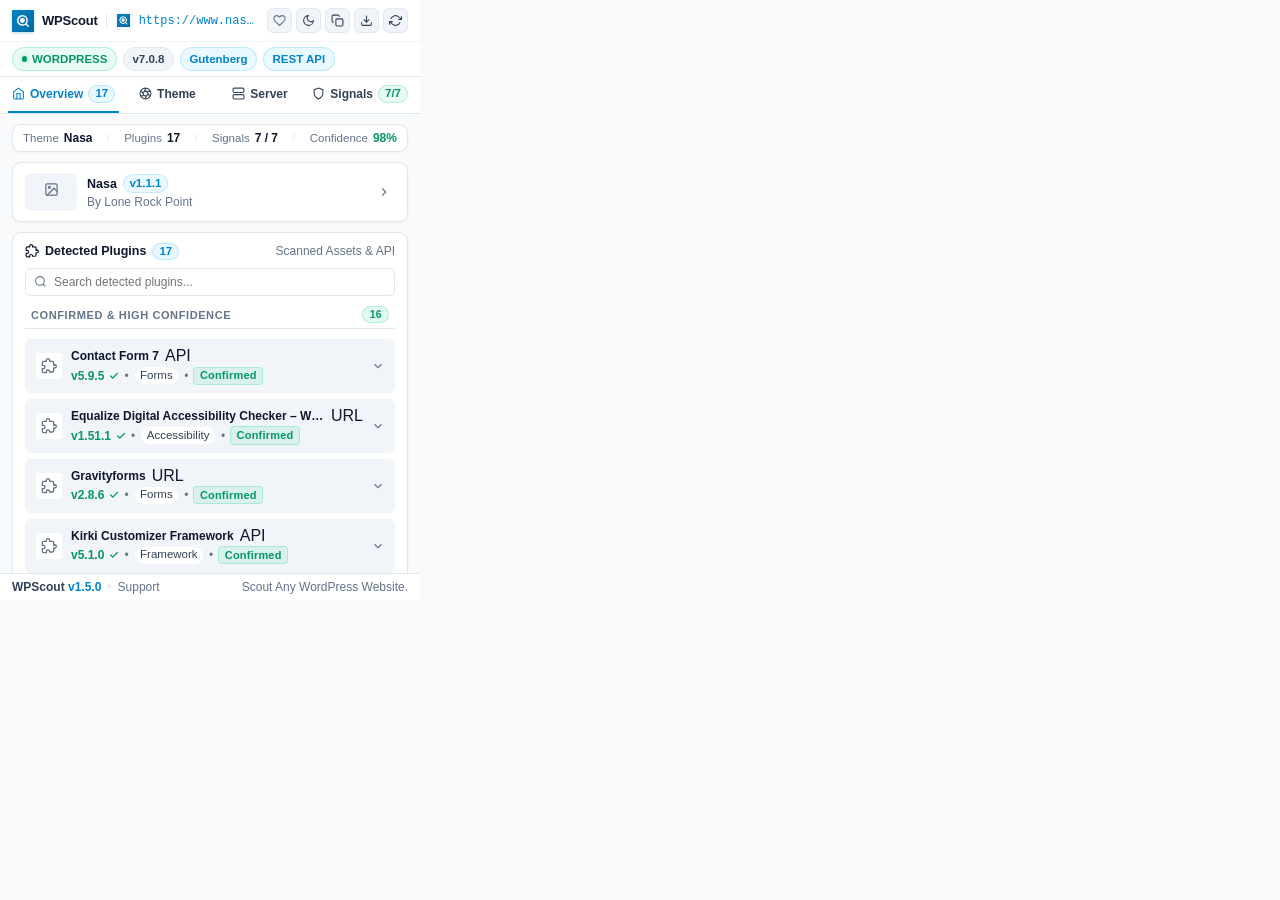
==== commit 32fe1b91: "style(ui): polish empty state micro-typography, badge contrast, and pill alignment" ====
--- a/v1.4/popup/popup.html
+++ b/v1.4/popup/popup.html
@@ -163,12 +163,12 @@
               </div>
               <div class="callout-body">
                 <span class="callout-title">Browser Security Boundary</span>
-                <p class="callout-text">Chrome restricts extensions from injecting content scripts on internal browser pages (<code class="syntax-token">chrome://*</code>, <code class="syntax-token">about:*</code>, Web Store).</p>
+                <p class="callout-text">Chrome restricts extensions from injecting content scripts on internal pages (<code class="syntax-token">chrome://*</code>, <code class="syntax-token">about:*</code>, Web Store).</p>
               </div>
             </div>
 
             <div class="internal-suggestion-card">
-              <span class="suggestion-label">Try scouting popular WordPress sites:</span>
+              <span class="suggestion-label">Try scouting popular WordPress sites</span>
               <div class="suggestion-pills">
                 <button type="button" class="sample-site-pill" data-url="https://wordpress.org">wordpress.org</button>
                 <button type="button" class="sample-site-pill" data-url="https://techcrunch.com">techcrunch.com</button>
@@ -179,7 +179,7 @@
 
           <!-- Dynamic Action Buttons -->
           <div class="empty-actions" id="empty-actions-nonwp">
-            <button class="btn-primary" id="btn-empty-rescan">
+            <button class="btn-secondary" id="btn-empty-rescan">
               <svg width="13" height="13" viewBox="0 0 24 24" fill="none" stroke="currentColor" stroke-width="2"><polyline points="23 4 23 10 17 10"></polyline><polyline points="1 20 1 14 7 14"></polyline><path d="M3.51 9a9 9 0 0 1 14.85-3.36L23 10M1 14l4.64 4.36A9 9 0 0 0 20.49 15"></path></svg>
               <span>Rescan Page</span>
             </button>
--- a/v1.4/popup/popup.css
+++ b/v1.4/popup/popup.css
@@ -152,7 +152,7 @@
 .brand-badge {
   width: 22px;
   height: 22px;
-  border-radius: var(--radius-sm);
+  border-radius: 0;
   background: linear-gradient(135deg, #0284C7 0%, #0369A1 100%);
   display: flex;
   align-items: center;
@@ -1467,11 +1467,11 @@
 .empty-card {
   display: flex;
   flex-direction: column;
-  gap: 14px;
+  gap: 16px;
   background: var(--bg-card);
   border: 1px solid var(--border-primary);
   border-radius: var(--radius-lg);
-  padding: 22px 18px;
+  padding: 24px 20px;
   width: 100%;
   max-width: 384px;
   box-shadow: 0 4px 20px rgba(15, 23, 42, 0.05);
@@ -1484,9 +1484,9 @@
 }
 
 .empty-hero-icon-wrap {
-  width: 44px;
-  height: 44px;
-  border-radius: 12px;
+  width: 46px;
+  height: 46px;
+  border-radius: 10px;
   display: flex;
   align-items: center;
   justify-content: center;
@@ -1540,31 +1540,44 @@
 .empty-checklist {
   display: flex;
   flex-direction: column;
-  gap: 6px;
+  gap: 7px;
   width: 100%;
 }
 
 .empty-check-row {
   display: flex;
   align-items: center;
-  gap: 9px;
-  padding: 7px 10px;
+  gap: 10px;
+  padding: 8px 12px;
   background: var(--bg-elevated);
   border: 1px solid var(--border-primary);
   border-radius: var(--radius-sm);
   text-align: left;
+  transition: background-color 140ms ease, border-color 140ms ease;
+}
+
+.empty-check-row:hover {
+  background: var(--bg-hover);
+  border-color: var(--border-secondary);
 }
 
 .chk-status-badge {
   width: 18px;
   height: 18px;
   border-radius: 50%;
-  background: rgba(148, 163, 184, 0.16);
-  color: var(--text-muted);
+  background: rgba(244, 63, 94, 0.08);
+  color: #E11D48;
+  border: 1px solid rgba(244, 63, 94, 0.18);
   display: flex;
   align-items: center;
   justify-content: center;
   flex-shrink: 0;
+}
+
+body.theme-dark .chk-status-badge {
+  background: rgba(244, 63, 94, 0.14);
+  color: #FB7185;
+  border-color: rgba(244, 63, 94, 0.28);
 }
 
 .chk-row-content {
@@ -1644,16 +1657,17 @@
 .internal-suggestion-card {
   display: flex;
   flex-direction: column;
-  gap: 6px;
-  text-align: left;
-  padding: 2px 2px;
+  align-items: center;
+  gap: 8px;
+  text-align: center;
+  padding: 4px 2px 0 2px;
 }
 
 .suggestion-label {
   font-size: 11px;
   font-weight: 700;
   text-transform: uppercase;
-  letter-spacing: 0.3px;
+  letter-spacing: 0.35px;
   color: var(--text-muted);
 }
 
@@ -1661,6 +1675,7 @@
   display: flex;
   gap: 6px;
   flex-wrap: wrap;
+  justify-content: center;
 }
 
 .sample-site-pill {
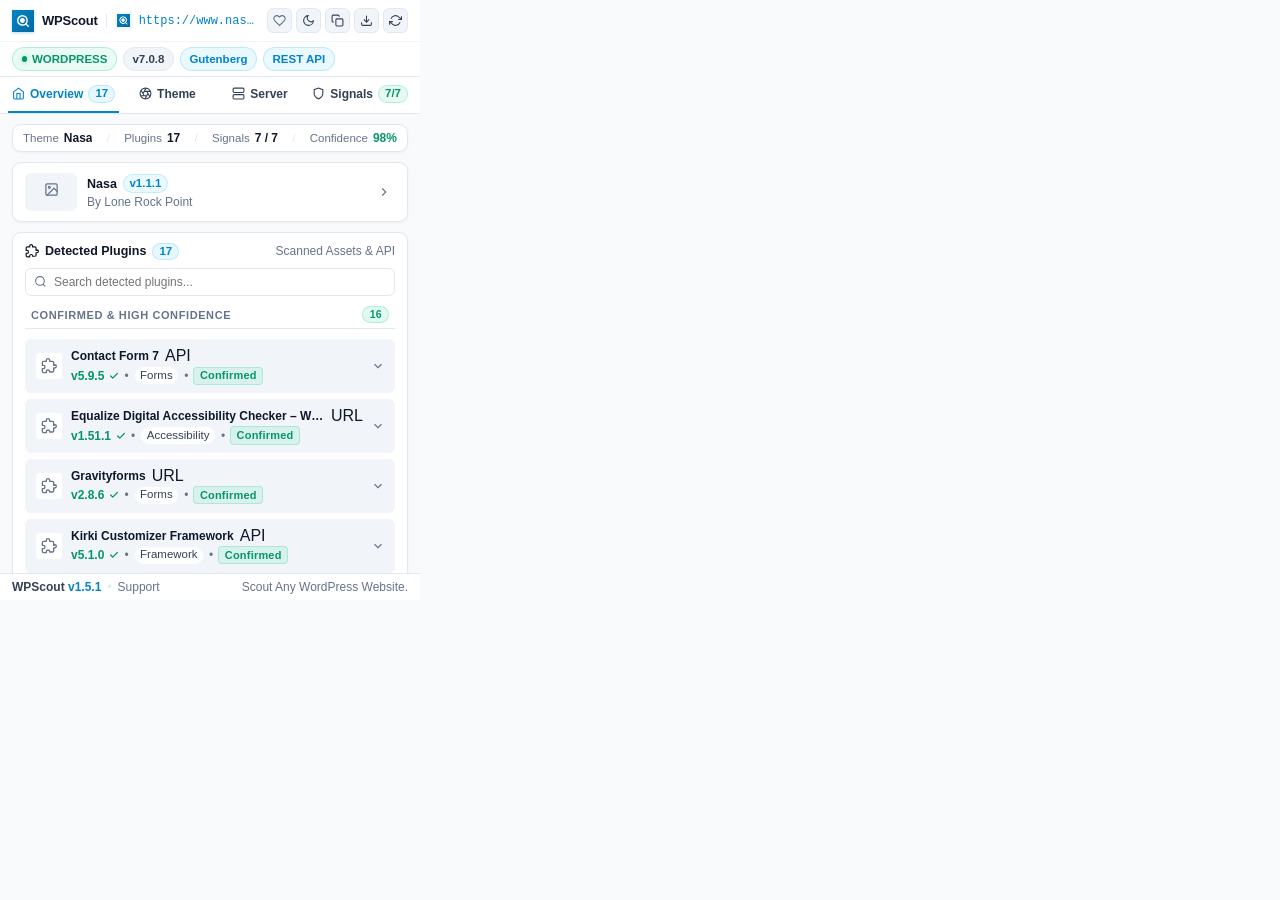
==== commit d9e17db4: "release: bump version to v1.5.1 and build clean Chrome Web Store zip" ====
--- a/v1.4/popup/popup.html
+++ b/v1.4/popup/popup.html
@@ -13,7 +13,7 @@
     <header class="app-header">
       <div class="header-main-bar">
         <div class="header-identity">
-          <div class="brand-badge" title="WPScout v1.5.0">
+          <div class="brand-badge" title="WPScout v1.5.1">
             <svg width="14" height="14" viewBox="0 0 24 24" fill="none" stroke="currentColor" stroke-width="2.5" stroke-linecap="round" stroke-linejoin="round">
               <circle cx="11" cy="11" r="8"></circle>
               <line x1="21" y1="21" x2="16.65" y2="16.65"></line>
@@ -117,10 +117,7 @@
           </div>
 
           <div class="empty-header-block">
-            <div class="empty-title-row">
-              <h2 class="empty-title" id="empty-title">Non-WordPress Site</h2>
-              <span class="status-pill pill-neutral" id="empty-pill">No Signatures</span>
-            </div>
+            <h2 class="empty-title" id="empty-title">Non-WordPress Site</h2>
             <p class="empty-desc" id="empty-desc">No WordPress core files, REST API endpoints, or theme stylesheets were detected on this page.</p>
           </div>
 
@@ -542,7 +539,7 @@
     <!-- Bottom Footer -->
     <footer class="app-footer">
       <div class="footer-left">
-        <span class="brand-sub">WPScout <span class="v-tag">v1.5.0</span></span>
+        <span class="brand-sub">WPScout <span class="v-tag">v1.5.1</span></span>
         <span class="footer-dot">&bull;</span>
         <a href="https://wise.com/pay/r/dY07p1CL5kn91qw" target="_blank" rel="noopener noreferrer" class="footer-support-link" title="Support WPScout">Support</a>
       </div>
--- a/v1.4/popup/popup.css
+++ b/v1.4/popup/popup.css
@@ -1,5 +1,5 @@
 /* ==========================================================================
-   WPScout v1.5.0 - Professional Diagnostics & Intelligence Stylesheet
+   WPScout v1.5.1 - Professional Diagnostics & Intelligence Stylesheet
    Crafted with Emil Kowalski Micro-Interactions, Impeccable Quality & Taste
    ========================================================================== */
 
